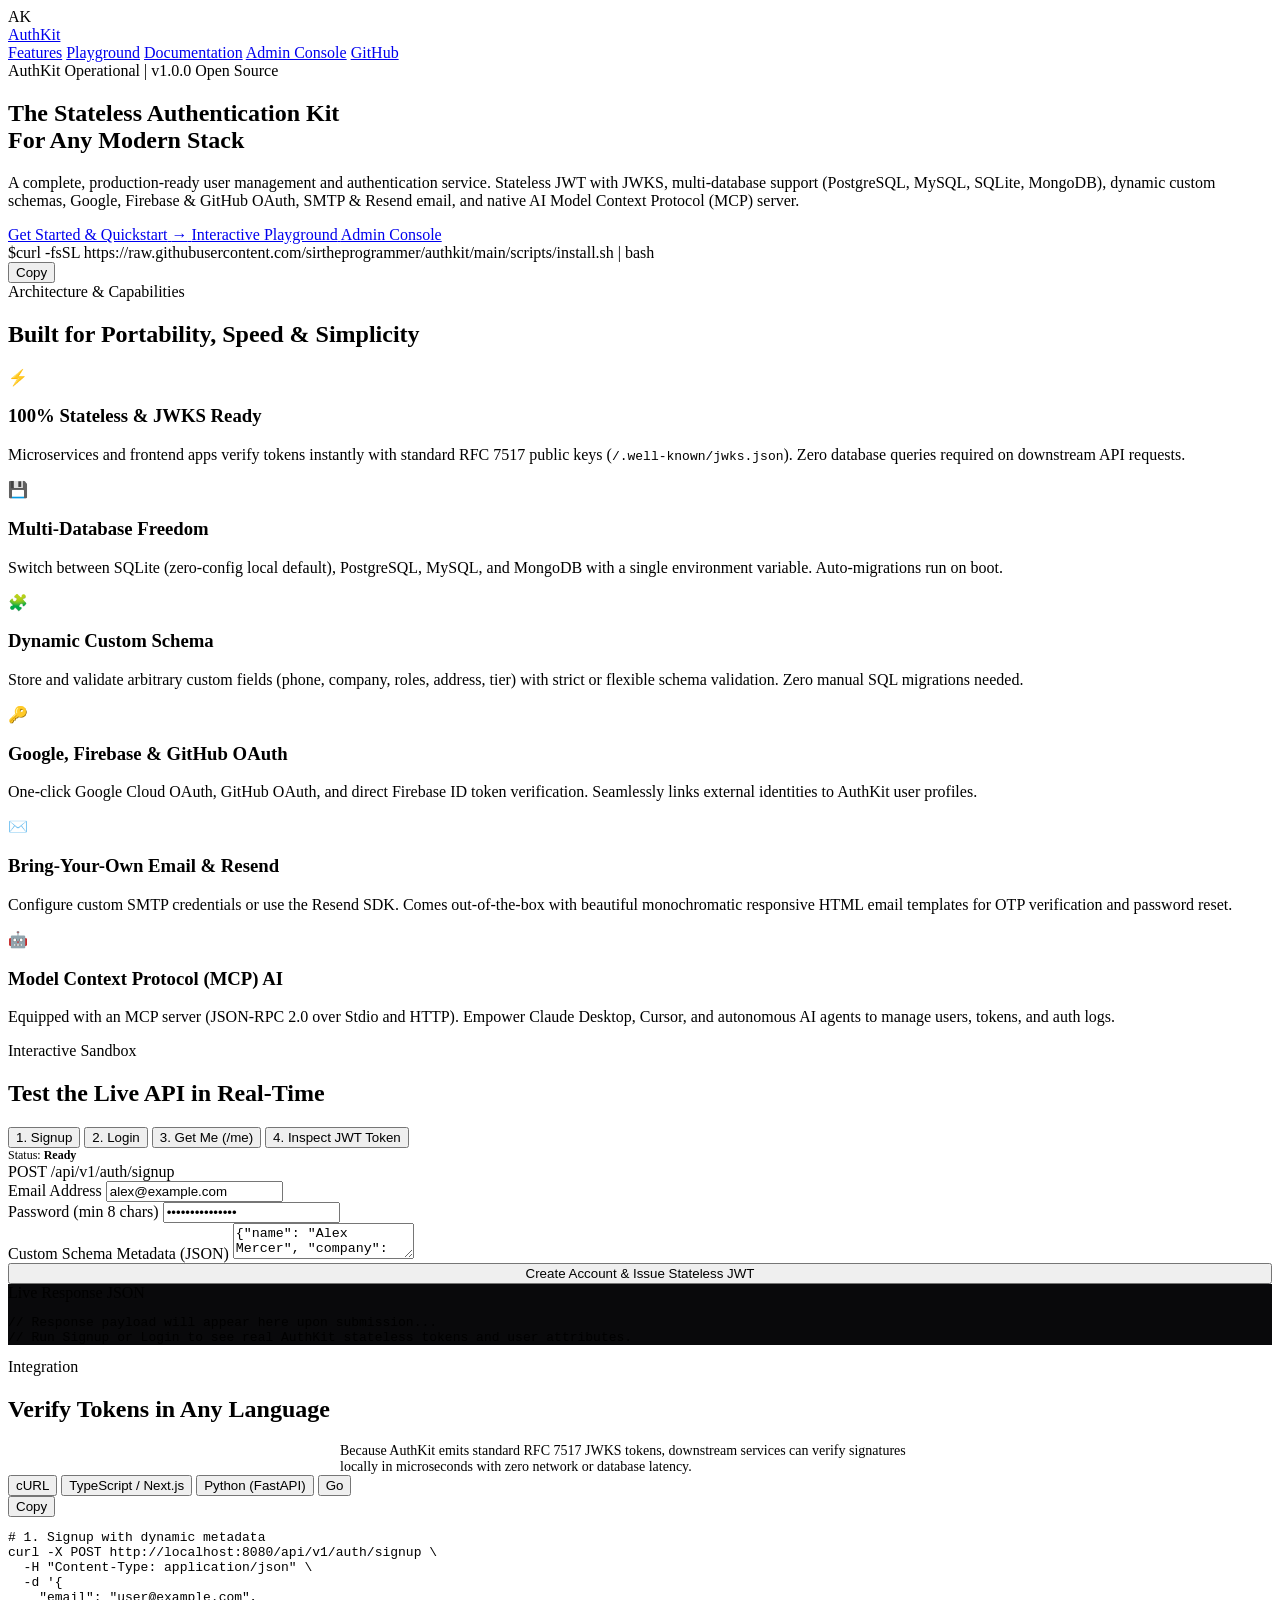
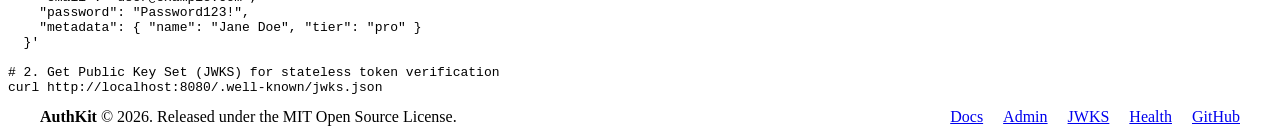
==== internal/web/static/index.html @ 69f00fa0 "feat: complete AuthKit implementation with stateless JWT, multi-DB, OAuth, custom schema, email, MCP" ====
<!DOCTYPE html>
<html lang="en">
<head>
  <meta charset="UTF-8">
  <meta name="viewport" content="width=device-width, initial-scale=1.0">
  <title>AuthKit — Open Source Stateless Authentication & User Management Kit</title>
  <link rel="stylesheet" href="/app.css">
  <link rel="icon" href="data:image/svg+xml,<svg xmlns=%22http://www.w3.org/2000/svg%22 viewBox=%220 0 100 100%22><text y=%22.9em%22 font-size=%2290%22>⚡</text></svg>">
</head>
<body>

  <!-- Sticky Header -->
  <header class="header">
    <div class="header-container">
      <div class="logo-group">
        <div class="logo-badge">AK</div>
        <a href="/" class="logo-text">AuthKit</a>
      </div>
      <nav class="nav-links">
        <a href="#features" class="nav-link">Features</a>
        <a href="#playground" class="nav-link">Playground</a>
        <a href="/docs.html" class="nav-link">Documentation</a>
        <a href="/admin.html" class="nav-link">Admin Console</a>
        <a href="https://github.com/sirtheprogrammer/authkit" target="_blank" class="nav-btn">GitHub</a>
      </nav>
    </div>
  </header>

  <!-- Hero Section -->
  <section class="hero">
    <div class="badge-pill">
      <div class="badge-dot" id="health-dot"></div>
      <span id="health-text">AuthKit Operational</span>
      <span style="color: var(--border-muted)">|</span>
      <span>v1.0.0 Open Source</span>
    </div>

    <h1 class="hero-title">
      The Stateless Authentication Kit<br>For Any Modern Stack
    </h1>

    <p class="hero-subtitle">
      A complete, production-ready user management and authentication service. Stateless JWT with JWKS, multi-database support (PostgreSQL, MySQL, SQLite, MongoDB), dynamic custom schemas, Google, Firebase & GitHub OAuth, SMTP & Resend email, and native AI Model Context Protocol (MCP) server.
    </p>

    <div class="hero-cta-group">
      <a href="/docs.html" class="btn-primary">
        <span>Get Started & Quickstart</span>
        <span>→</span>
      </a>
      <a href="#playground" class="btn-secondary">
        <span>Interactive Playground</span>
      </a>
      <a href="/admin.html" class="btn-secondary">
        <span>Admin Console</span>
      </a>
    </div>

    <!-- One-command installation box -->
    <div class="cmd-box">
      <div class="cmd-text">
        <span class="cmd-prompt">$</span>curl -fsSL https://raw.githubusercontent.com/sirtheprogrammer/authkit/main/scripts/install.sh | bash
      </div>
      <button class="copy-btn" data-copy="curl -fsSL https://raw.githubusercontent.com/sirtheprogrammer/authkit/main/scripts/install.sh | bash">Copy</button>
    </div>
  </section>

  <!-- Features Grid -->
  <section class="features-section" id="features">
    <div class="section-header">
      <div class="section-tag">Architecture & Capabilities</div>
      <h2 class="section-title">Built for Portability, Speed & Simplicity</h2>
    </div>

    <div class="grid-3">
      <!-- Feature 1 -->
      <div class="feature-card">
        <div class="feature-icon">⚡</div>
        <h3>100% Stateless & JWKS Ready</h3>
        <p>
          Microservices and frontend apps verify tokens instantly with standard RFC 7517 public keys (<code>/.well-known/jwks.json</code>). Zero database queries required on downstream API requests.
        </p>
      </div>

      <!-- Feature 2 -->
      <div class="feature-card">
        <div class="feature-icon">💾</div>
        <h3>Multi-Database Freedom</h3>
        <p>
          Switch between SQLite (zero-config local default), PostgreSQL, MySQL, and MongoDB with a single environment variable. Auto-migrations run on boot.
        </p>
      </div>

      <!-- Feature 3 -->
      <div class="feature-card">
        <div class="feature-icon">🧩</div>
        <h3>Dynamic Custom Schema</h3>
        <p>
          Store and validate arbitrary custom fields (phone, company, roles, address, tier) with strict or flexible schema validation. Zero manual SQL migrations needed.
        </p>
      </div>

      <!-- Feature 4 -->
      <div class="feature-card">
        <div class="feature-icon">🔑</div>
        <h3>Google, Firebase & GitHub OAuth</h3>
        <p>
          One-click Google Cloud OAuth, GitHub OAuth, and direct Firebase ID token verification. Seamlessly links external identities to AuthKit user profiles.
        </p>
      </div>

      <!-- Feature 5 -->
      <div class="feature-card">
        <div class="feature-icon">✉️</div>
        <h3>Bring-Your-Own Email & Resend</h3>
        <p>
          Configure custom SMTP credentials or use the Resend SDK. Comes out-of-the-box with beautiful monochromatic responsive HTML email templates for OTP verification and password reset.
        </p>
      </div>

      <!-- Feature 6 -->
      <div class="feature-card">
        <div class="feature-icon">🤖</div>
        <h3>Model Context Protocol (MCP) AI</h3>
        <p>
          Equipped with an MCP server (JSON-RPC 2.0 over Stdio and HTTP). Empower Claude Desktop, Cursor, and autonomous AI agents to manage users, tokens, and auth logs.
        </p>
      </div>
    </div>
  </section>

  <!-- Interactive API Playground -->
  <section class="playground-section" id="playground">
    <div class="section-header">
      <div class="section-tag">Interactive Sandbox</div>
      <h2 class="section-title">Test the Live API in Real-Time</h2>
    </div>

    <div class="playground-container" id="api-playground">
      <div class="playground-header">
        <div class="tab-group">
          <button class="tab-btn playground-tab active" data-target="form-signup">1. Signup</button>
          <button class="tab-btn playground-tab" data-target="form-login">2. Login</button>
          <button class="tab-btn playground-tab" data-target="form-me">3. Get Me (/me)</button>
          <button class="tab-btn playground-tab" data-target="form-inspect">4. Inspect JWT Token</button>
        </div>
        <div style="font-size: 12px; color: var(--text-muted); font-family: var(--font-mono);">
          Status: <span id="response-status" style="color: var(--text-white); font-weight: 600;">Ready</span>
        </div>
      </div>

      <div class="playground-body">
        <!-- Left Panel: Request Form -->
        <div class="playground-panel">
          <!-- Signup Form -->
          <form id="form-signup" class="playground-form" style="display: block;">
            <div class="panel-title">POST /api/v1/auth/signup</div>
            <div class="form-group">
              <label class="form-label">Email Address</label>
              <input type="email" class="form-input" id="signup-email" value="alex@example.com" required>
            </div>
            <div class="form-group">
              <label class="form-label">Password (min 8 chars)</label>
              <input type="password" class="form-input" id="signup-password" value="SuperSecure123!" required>
            </div>
            <div class="form-group">
              <label class="form-label">Custom Schema Metadata (JSON)</label>
              <textarea class="form-textarea" id="signup-metadata">{"name": "Alex Mercer", "company": "Acme Inc", "role_title": "Lead Architect"}</textarea>
            </div>
            <button type="submit" class="btn-primary" style="width: 100%; justify-content: center; margin-top: auto;">
              Create Account & Issue Stateless JWT
            </button>
          </form>

          <!-- Login Form -->
          <form id="form-login" class="playground-form" style="display: none;">
            <div class="panel-title">POST /api/v1/auth/login</div>
            <div class="form-group">
              <label class="form-label">Email Address</label>
              <input type="email" class="form-input" id="login-email" value="alex@example.com" required>
            </div>
            <div class="form-group">
              <label class="form-label">Password</label>
              <input type="password" class="form-input" id="login-password" value="SuperSecure123!" required>
            </div>
            <button type="submit" class="btn-primary" style="width: 100%; justify-content: center; margin-top: auto;">
              Sign In & Obtain Tokens
            </button>
          </form>

          <!-- Get Me Form -->
          <form id="form-me" class="playground-form" style="display: none;">
            <div class="panel-title">GET /api/v1/auth/me</div>
            <div class="form-group">
              <label class="form-label">Stateless Bearer Access Token</label>
              <input type="text" class="form-input" id="me-token" placeholder="Paste access_token from signup or login">
            </div>
            <button type="submit" class="btn-primary" style="width: 100%; justify-content: center; margin-top: auto;">
              Fetch Authenticated Profile
            </button>
          </form>

          <!-- Inspect Token Form -->
          <form id="form-inspect" class="playground-form" style="display: none;">
            <div class="panel-title">Stateless JWT Decoder</div>
            <div class="form-group">
              <label class="form-label">Access Token String</label>
              <textarea class="form-textarea" id="inspect-token" placeholder="Paste access_token here..." style="min-height: 140px;"></textarea>
            </div>
            <button type="submit" class="btn-primary" style="width: 100%; justify-content: center; margin-top: auto;">
              Inspect Claims & Expiry
            </button>
          </form>
        </div>

        <!-- Right Panel: Live Response -->
        <div class="playground-panel" style="background: #09090b;">
          <div class="panel-title">Live Response JSON</div>
          <pre class="response-box" id="playground-response">// Response payload will appear here upon submission...
// Run Signup or Login to see real AuthKit stateless tokens and user attributes.</pre>
        </div>
      </div>
    </div>
  </section>

  <!-- Client Integration Code Snippets -->
  <section class="features-section" style="padding-top: 0;">
    <div class="section-header">
      <div class="section-tag">Integration</div>
      <h2 class="section-title">Verify Tokens in Any Language</h2>
      <p style="color: var(--text-secondary); max-width: 600px; margin: 12px auto 0; font-size: 14px;">
        Because AuthKit emits standard RFC 7517 JWKS tokens, downstream services can verify signatures locally in microseconds with zero network or database latency.
      </p>
    </div>

    <div class="snippet-container">
      <div class="code-block">
        <div class="code-header">
          <div class="tab-group">
            <button class="tab-btn snippet-tab active" data-lang="curl">cURL</button>
            <button class="tab-btn snippet-tab" data-lang="ts">TypeScript / Next.js</button>
            <button class="tab-btn snippet-tab" data-lang="python">Python (FastAPI)</button>
            <button class="tab-btn snippet-tab" data-lang="go">Go</button>
          </div>
          <button class="copy-btn">Copy</button>
        </div>

        <!-- cURL -->
        <pre class="code-body snippet-block" data-lang="curl"><code># 1. Signup with dynamic metadata
curl -X POST http://localhost:8080/api/v1/auth/signup \
  -H "Content-Type: application/json" \
  -d '{
    "email": "user@example.com",
    "password": "Password123!",
    "metadata": { "name": "Jane Doe", "tier": "pro" }
  }'

# 2. Get Public Key Set (JWKS) for stateless token verification
curl http://localhost:8080/.well-known/jwks.json</code></pre>

        <!-- TypeScript -->
        <pre class="code-body snippet-block" data-lang="ts" style="display: none;"><code>import { createRemoteJWKSet, jwtVerify } from 'jose';

// Downstream Next.js / Express middleware verifies tokens statelessly!
const JWKS = createRemoteJWKSet(new URL('http://localhost:8080/.well-known/jwks.json'));

export async function verifyAuthKitToken(token: string) {
  const { payload } = await jwtVerify(token, JWKS, {
    issuer: 'authkit',
  });

  return {
    userId: payload.sub,
    email: payload.email,
    role: payload.role,
    metadata: payload.metadata, // Custom schema attributes
  };
}</code></pre>

        <!-- Python -->
        <pre class="code-body snippet-block" data-lang="python" style="display: none;"><code>import jwt
from jwt import PyJWKClient

# Python FastAPI stateless verification
jwks_client = PyJWKClient("http://localhost:8080/.well-known/jwks.json")

def verify_token(token: str):
    signing_key = jwks_client.get_signing_key_from_jwt(token)
    data = jwt.decode(
        token,
        signing_key.key,
        algorithms=["RS256"],
        audience="authkit-api",
        issuer="authkit"
    )
    return data  # Contains sub, email, role, and custom metadata</code></pre>

        <!-- Go -->
        <pre class="code-body snippet-block" data-lang="go" style="display: none;"><code>package main

import (
    "fmt"
    "net/http"
    "authkit/internal/jwt"
)

// Standalone Go client verification using public key or AuthKit SDK
func main() {
    resp, err := http.Get("http://localhost:8080/.well-known/jwks.json")
    if err != nil {
        panic(err)
    }
    defer resp.Body.Close()
    fmt.Println("Stateless JWKS endpoint fetched successfully")
}</code></pre>
      </div>
    </div>
  </section>

  <!-- Footer -->
  <footer class="footer">
    <div style="max-width: 1200px; margin: 0 auto; display: flex; justify-content: space-between; align-items: center; flex-wrap: wrap; gap: 16px;">
      <div>
        <strong>AuthKit</strong> &copy; 2026. Released under the MIT Open Source License.
      </div>
      <div style="display: flex; gap: 20px;">
        <a href="/docs.html">Docs</a>
        <a href="/admin.html">Admin</a>
        <a href="/.well-known/jwks.json">JWKS</a>
        <a href="/health">Health</a>
        <a href="https://github.com/sirtheprogrammer/authkit">GitHub</a>
      </div>
    </div>
  </footer>

  <script src="/app.js"></script>
</body>
</html>
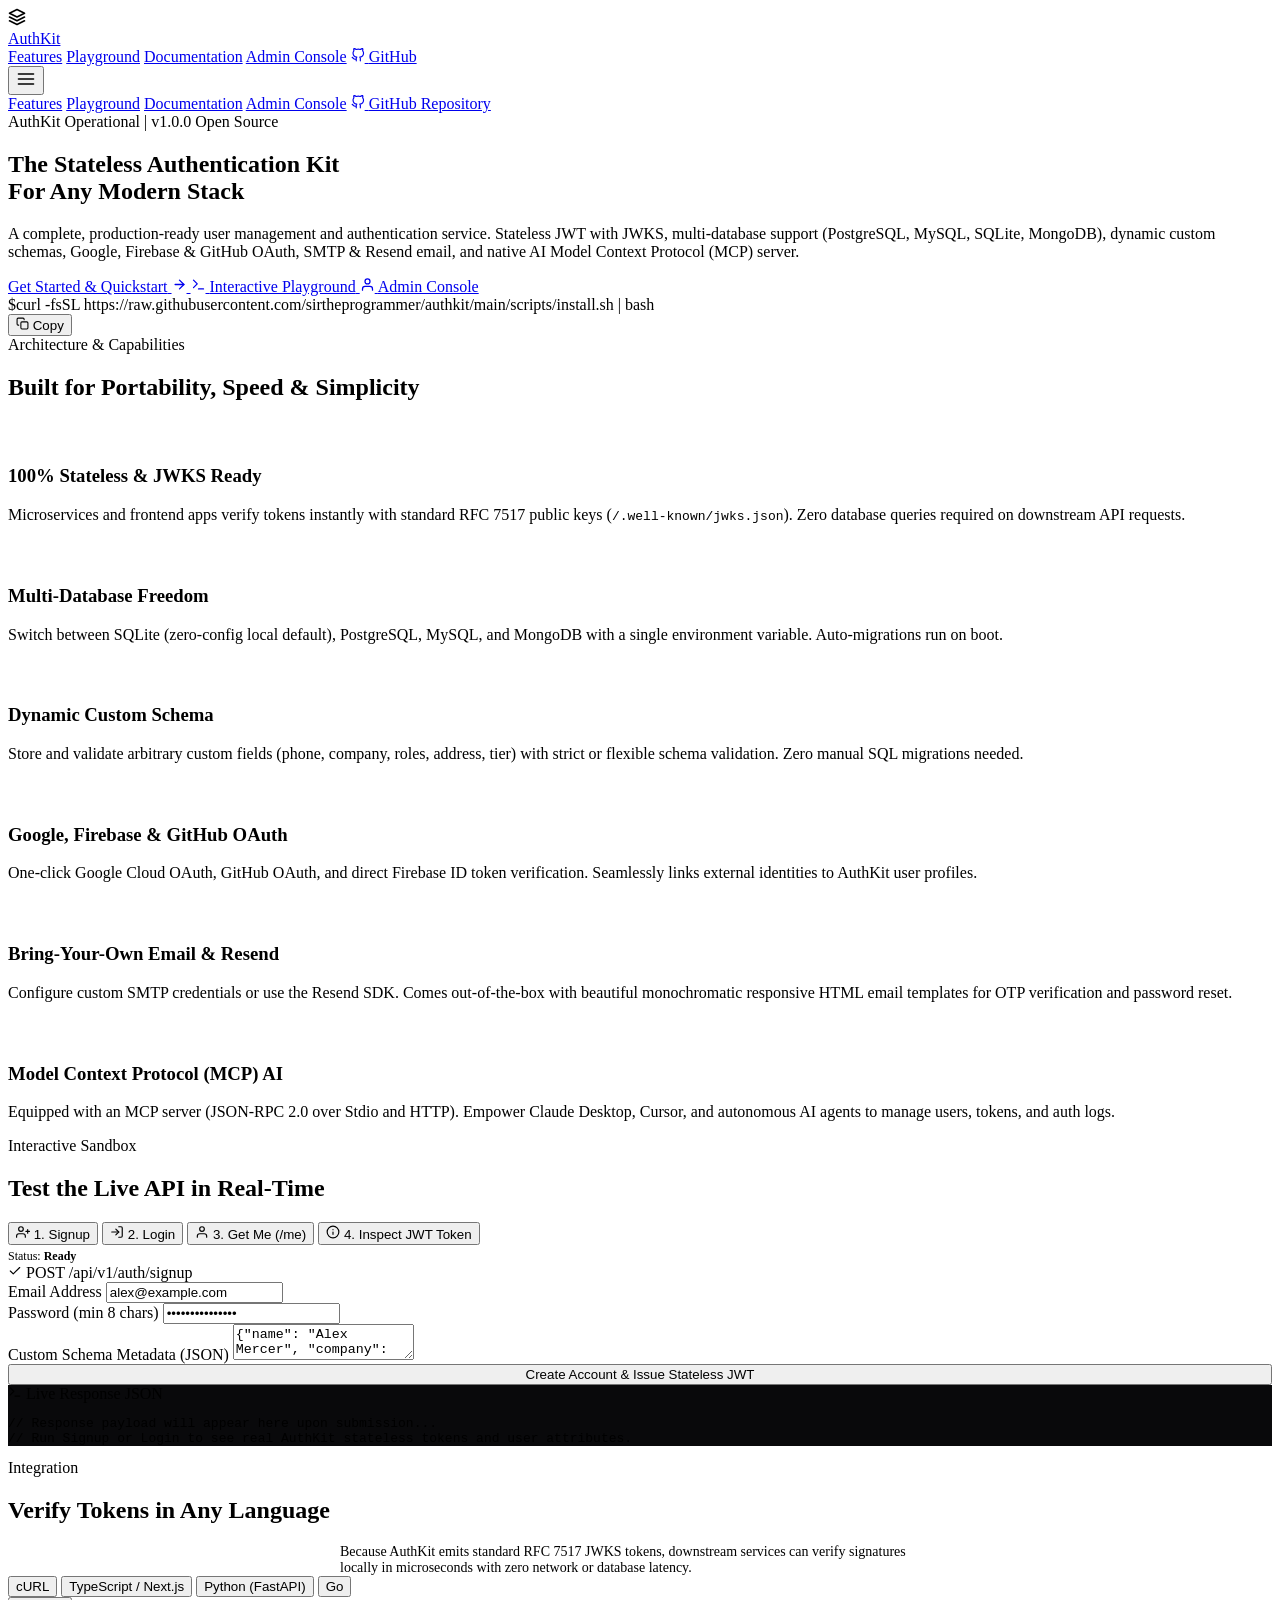
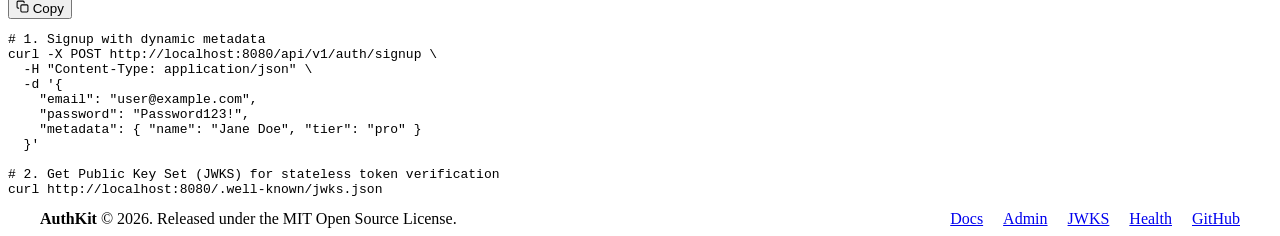
==== commit ba56f023: "feat(web): replace emojis with illustrative SVG icons and enhance mobile responsiveness" ====
--- a/internal/web/static/index.html
+++ b/internal/web/static/index.html
@@ -2,10 +2,10 @@
 <html lang="en">
 <head>
   <meta charset="UTF-8">
-  <meta name="viewport" content="width=device-width, initial-scale=1.0">
+  <meta name="viewport" content="width=device-width, initial-scale=1.0, maximum-scale=5.0">
   <title>AuthKit — Open Source Stateless Authentication & User Management Kit</title>
   <link rel="stylesheet" href="/app.css">
-  <link rel="icon" href="data:image/svg+xml,<svg xmlns=%22http://www.w3.org/2000/svg%22 viewBox=%220 0 100 100%22><text y=%22.9em%22 font-size=%2290%22>⚡</text></svg>">
+  <link rel="icon" href="data:image/svg+xml,<svg xmlns='http://www.w3.org/2000/svg' viewBox='0 0 24 24' fill='none' stroke='%23ffffff' stroke-width='2' stroke-linecap='round' stroke-linejoin='round'><path d='M12 22s8-4 8-10V5l-8-3-8 3v7c0 6 8 10 8 10z'/></svg>">
 </head>
 <body>
 
@@ -13,16 +13,54 @@
   <header class="header">
     <div class="header-container">
       <div class="logo-group">
-        <div class="logo-badge">AK</div>
+        <div class="logo-badge">
+          <svg width="18" height="18" viewBox="0 0 24 24" fill="none" stroke="#000000" stroke-width="2.2" stroke-linecap="round" stroke-linejoin="round">
+            <path d="M12 2L2 7l10 5 10-5-10-5zM2 17l10 5 10-5M2 12l10 5 10-5"/>
+          </svg>
+        </div>
         <a href="/" class="logo-text">AuthKit</a>
       </div>
+
+      <!-- Desktop Nav -->
       <nav class="nav-links">
         <a href="#features" class="nav-link">Features</a>
         <a href="#playground" class="nav-link">Playground</a>
         <a href="/docs.html" class="nav-link">Documentation</a>
         <a href="/admin.html" class="nav-link">Admin Console</a>
-        <a href="https://github.com/sirtheprogrammer/authkit" target="_blank" class="nav-btn">GitHub</a>
+        <a href="https://github.com/sirtheprogrammer/authkit" target="_blank" class="nav-btn">
+          <svg width="14" height="14" viewBox="0 0 24 24" fill="none" stroke="currentColor" stroke-width="2" stroke-linecap="round" stroke-linejoin="round">
+            <path d="M9 19c-5 1.5-5-2.5-7-3m14 6v-3.87a3.37 3.37 0 0 0-.94-2.61c3.14-.35 6.44-1.54 6.44-7A5.44 5.44 0 0 0 20 4.77 5.07 5.07 0 0 0 19.91 1S18.73.65 16 2.48a13.38 13.38 0 0 0-7 0C6.27.65 5.09 1 5.09 1A5.07 5.07 0 0 0 5 4.77a5.44 5.44 0 0 0-1.5 3.78c0 5.42 3.3 6.61 6.44 7A3.37 3.37 0 0 0 9 18.13V22"></path>
+          </svg>
+          <span>GitHub</span>
+        </a>
       </nav>
+
+      <!-- Mobile Hamburger Button -->
+      <button class="mobile-menu-btn" id="mobile-toggle" aria-label="Toggle navigation">
+        <svg id="hamburger-icon" width="20" height="20" viewBox="0 0 24 24" fill="none" stroke="currentColor" stroke-width="2" stroke-linecap="round" stroke-linejoin="round">
+          <line x1="3" y1="12" x2="21" y2="12"></line>
+          <line x1="3" y1="6" x2="21" y2="6"></line>
+          <line x1="3" y1="18" x2="21" y2="18"></line>
+        </svg>
+        <svg id="close-icon" style="display:none;" width="20" height="20" viewBox="0 0 24 24" fill="none" stroke="currentColor" stroke-width="2" stroke-linecap="round" stroke-linejoin="round">
+          <line x1="18" y1="6" x2="6" y2="18"></line>
+          <line x1="6" y1="6" x2="18" y2="18"></line>
+        </svg>
+      </button>
+    </div>
+
+    <!-- Mobile Drawer -->
+    <div class="mobile-nav" id="mobile-nav">
+      <a href="#features" class="nav-link mobile-link">Features</a>
+      <a href="#playground" class="nav-link mobile-link">Playground</a>
+      <a href="/docs.html" class="nav-link mobile-link">Documentation</a>
+      <a href="/admin.html" class="nav-link mobile-link">Admin Console</a>
+      <a href="https://github.com/sirtheprogrammer/authkit" target="_blank" class="nav-btn">
+        <svg width="14" height="14" viewBox="0 0 24 24" fill="none" stroke="currentColor" stroke-width="2" stroke-linecap="round" stroke-linejoin="round">
+          <path d="M9 19c-5 1.5-5-2.5-7-3m14 6v-3.87a3.37 3.37 0 0 0-.94-2.61c3.14-.35 6.44-1.54 6.44-7A5.44 5.44 0 0 0 20 4.77 5.07 5.07 0 0 0 19.91 1S18.73.65 16 2.48a13.38 13.38 0 0 0-7 0C6.27.65 5.09 1 5.09 1A5.07 5.07 0 0 0 5 4.77a5.44 5.44 0 0 0-1.5 3.78c0 5.42 3.3 6.61 6.44 7A3.37 3.37 0 0 0 9 18.13V22"></path>
+        </svg>
+        <span>GitHub Repository</span>
+      </a>
     </div>
   </header>
 
@@ -46,12 +84,23 @@
     <div class="hero-cta-group">
       <a href="/docs.html" class="btn-primary">
         <span>Get Started & Quickstart</span>
-        <span>→</span>
+        <svg width="15" height="15" viewBox="0 0 24 24" fill="none" stroke="currentColor" stroke-width="2.2" stroke-linecap="round" stroke-linejoin="round">
+          <line x1="5" y1="12" x2="19" y2="12"></line>
+          <polyline points="12 5 19 12 12 19"></polyline>
+        </svg>
       </a>
       <a href="#playground" class="btn-secondary">
+        <svg width="15" height="15" viewBox="0 0 24 24" fill="none" stroke="currentColor" stroke-width="2" stroke-linecap="round" stroke-linejoin="round">
+          <polyline points="4 17 10 11 4 5"></polyline>
+          <line x1="12" y1="19" x2="20" y2="19"></line>
+        </svg>
         <span>Interactive Playground</span>
       </a>
       <a href="/admin.html" class="btn-secondary">
+        <svg width="15" height="15" viewBox="0 0 24 24" fill="none" stroke="currentColor" stroke-width="2" stroke-linecap="round" stroke-linejoin="round">
+          <path d="M20 21v-2a4 4 0 0 0-4-4H8a4 4 0 0 0-4 4v2"></path>
+          <circle cx="12" cy="7" r="4"></circle>
+        </svg>
         <span>Admin Console</span>
       </a>
     </div>
@@ -61,7 +110,13 @@
       <div class="cmd-text">
         <span class="cmd-prompt">$</span>curl -fsSL https://raw.githubusercontent.com/sirtheprogrammer/authkit/main/scripts/install.sh | bash
       </div>
-      <button class="copy-btn" data-copy="curl -fsSL https://raw.githubusercontent.com/sirtheprogrammer/authkit/main/scripts/install.sh | bash">Copy</button>
+      <button class="copy-btn" data-copy="curl -fsSL https://raw.githubusercontent.com/sirtheprogrammer/authkit/main/scripts/install.sh | bash">
+        <svg width="13" height="13" viewBox="0 0 24 24" fill="none" stroke="currentColor" stroke-width="2" stroke-linecap="round" stroke-linejoin="round">
+          <rect x="9" y="9" width="13" height="13" rx="2" ry="2"></rect>
+          <path d="M5 15H4a2 2 0 0 1-2-2V4a2 2 0 0 1 2-2h9a2 2 0 0 1 2 2v1"></path>
+        </svg>
+        <span>Copy</span>
+      </button>
     </div>
   </section>
 
@@ -73,54 +128,88 @@
     </div>
 
     <div class="grid-3">
-      <!-- Feature 1 -->
-      <div class="feature-card">
-        <div class="feature-icon">⚡</div>
+      <!-- Feature 1: Stateless & JWKS Ready -->
+      <div class="feature-card">
+        <div class="feature-icon-wrapper">
+          <svg width="22" height="22" viewBox="0 0 24 24" fill="none" stroke="#ffffff" stroke-width="2" stroke-linecap="round" stroke-linejoin="round">
+            <path d="M12 22s8-4 8-10V5l-8-3-8 3v7c0 6 8 10 8 10z"/>
+            <path d="M9 12l2 2 4-4"/>
+          </svg>
+        </div>
         <h3>100% Stateless & JWKS Ready</h3>
         <p>
           Microservices and frontend apps verify tokens instantly with standard RFC 7517 public keys (<code>/.well-known/jwks.json</code>). Zero database queries required on downstream API requests.
         </p>
       </div>
 
-      <!-- Feature 2 -->
-      <div class="feature-card">
-        <div class="feature-icon">💾</div>
+      <!-- Feature 2: Multi-Database Freedom -->
+      <div class="feature-card">
+        <div class="feature-icon-wrapper">
+          <svg width="22" height="22" viewBox="0 0 24 24" fill="none" stroke="#ffffff" stroke-width="2" stroke-linecap="round" stroke-linejoin="round">
+            <ellipse cx="12" cy="5" rx="9" ry="3"/>
+            <path d="M21 12c0 1.66-4 3-9 3s-9-1.34-9-3"/>
+            <path d="M3 5v14c0 1.66 4 3 9 3s9-1.34 9-3V5"/>
+          </svg>
+        </div>
         <h3>Multi-Database Freedom</h3>
         <p>
           Switch between SQLite (zero-config local default), PostgreSQL, MySQL, and MongoDB with a single environment variable. Auto-migrations run on boot.
         </p>
       </div>
 
-      <!-- Feature 3 -->
-      <div class="feature-card">
-        <div class="feature-icon">🧩</div>
+      <!-- Feature 3: Dynamic Custom Schema -->
+      <div class="feature-card">
+        <div class="feature-icon-wrapper">
+          <svg width="22" height="22" viewBox="0 0 24 24" fill="none" stroke="#ffffff" stroke-width="2" stroke-linecap="round" stroke-linejoin="round">
+            <polyline points="16 18 22 12 16 6"/>
+            <polyline points="8 6 2 12 8 18"/>
+            <circle cx="12" cy="12" r="2"/>
+          </svg>
+        </div>
         <h3>Dynamic Custom Schema</h3>
         <p>
           Store and validate arbitrary custom fields (phone, company, roles, address, tier) with strict or flexible schema validation. Zero manual SQL migrations needed.
         </p>
       </div>
 
-      <!-- Feature 4 -->
-      <div class="feature-card">
-        <div class="feature-icon">🔑</div>
+      <!-- Feature 4: Google, Firebase & GitHub OAuth -->
+      <div class="feature-card">
+        <div class="feature-icon-wrapper">
+          <svg width="22" height="22" viewBox="0 0 24 24" fill="none" stroke="#ffffff" stroke-width="2" stroke-linecap="round" stroke-linejoin="round">
+            <circle cx="7.5" cy="15.5" r="5.5"/>
+            <path d="m21 2-9.6 9.6"/>
+            <path d="m15.5 7.5 3 3L22 7l-3-3"/>
+          </svg>
+        </div>
         <h3>Google, Firebase & GitHub OAuth</h3>
         <p>
           One-click Google Cloud OAuth, GitHub OAuth, and direct Firebase ID token verification. Seamlessly links external identities to AuthKit user profiles.
         </p>
       </div>
 
-      <!-- Feature 5 -->
-      <div class="feature-card">
-        <div class="feature-icon">✉️</div>
+      <!-- Feature 5: Bring-Your-Own Email & Resend -->
+      <div class="feature-card">
+        <div class="feature-icon-wrapper">
+          <svg width="22" height="22" viewBox="0 0 24 24" fill="none" stroke="#ffffff" stroke-width="2" stroke-linecap="round" stroke-linejoin="round">
+            <rect width="20" height="16" x="2" y="4" rx="2"/>
+            <path d="m22 7-8.97 5.7a1.94 1.94 0 0 1-2.06 0L2 7"/>
+          </svg>
+        </div>
         <h3>Bring-Your-Own Email & Resend</h3>
         <p>
           Configure custom SMTP credentials or use the Resend SDK. Comes out-of-the-box with beautiful monochromatic responsive HTML email templates for OTP verification and password reset.
         </p>
       </div>
 
-      <!-- Feature 6 -->
-      <div class="feature-card">
-        <div class="feature-icon">🤖</div>
+      <!-- Feature 6: Model Context Protocol (MCP) AI -->
+      <div class="feature-card">
+        <div class="feature-icon-wrapper">
+          <svg width="22" height="22" viewBox="0 0 24 24" fill="none" stroke="#ffffff" stroke-width="2" stroke-linecap="round" stroke-linejoin="round">
+            <rect width="16" height="16" x="4" y="4" rx="2"/>
+            <rect width="6" height="6" x="9" y="9" rx="1"/>
+            <path d="M9 1v3M15 1v3M9 20v3M15 20v3M20 9h3M20 14h3M1 9h3M1 14h3"/>
+          </svg>
+        </div>
         <h3>Model Context Protocol (MCP) AI</h3>
         <p>
           Equipped with an MCP server (JSON-RPC 2.0 over Stdio and HTTP). Empower Claude Desktop, Cursor, and autonomous AI agents to manage users, tokens, and auth logs.
@@ -139,12 +228,40 @@
     <div class="playground-container" id="api-playground">
       <div class="playground-header">
         <div class="tab-group">
-          <button class="tab-btn playground-tab active" data-target="form-signup">1. Signup</button>
-          <button class="tab-btn playground-tab" data-target="form-login">2. Login</button>
-          <button class="tab-btn playground-tab" data-target="form-me">3. Get Me (/me)</button>
-          <button class="tab-btn playground-tab" data-target="form-inspect">4. Inspect JWT Token</button>
-        </div>
-        <div style="font-size: 12px; color: var(--text-muted); font-family: var(--font-mono);">
+          <button class="tab-btn playground-tab active" data-target="form-signup">
+            <svg width="14" height="14" viewBox="0 0 24 24" fill="none" stroke="currentColor" stroke-width="2" stroke-linecap="round" stroke-linejoin="round">
+              <path d="M16 21v-2a4 4 0 0 0-4-4H5a4 4 0 0 0-4 4v2"></path>
+              <circle cx="8.5" cy="7" r="4"></circle>
+              <line x1="20" y1="8" x2="20" y2="14"></line>
+              <line x1="23" y1="11" x2="17" y2="11"></line>
+            </svg>
+            <span>1. Signup</span>
+          </button>
+          <button class="tab-btn playground-tab" data-target="form-login">
+            <svg width="14" height="14" viewBox="0 0 24 24" fill="none" stroke="currentColor" stroke-width="2" stroke-linecap="round" stroke-linejoin="round">
+              <path d="M15 3h4a2 2 0 0 1 2 2v14a2 2 0 0 1-2 2h-4"></path>
+              <polyline points="10 17 15 12 10 7"></polyline>
+              <line x1="15" y1="12" x2="3" y2="12"></line>
+            </svg>
+            <span>2. Login</span>
+          </button>
+          <button class="tab-btn playground-tab" data-target="form-me">
+            <svg width="14" height="14" viewBox="0 0 24 24" fill="none" stroke="currentColor" stroke-width="2" stroke-linecap="round" stroke-linejoin="round">
+              <path d="M20 21v-2a4 4 0 0 0-4-4H8a4 4 0 0 0-4 4v2"></path>
+              <circle cx="12" cy="7" r="4"></circle>
+            </svg>
+            <span>3. Get Me (/me)</span>
+          </button>
+          <button class="tab-btn playground-tab" data-target="form-inspect">
+            <svg width="14" height="14" viewBox="0 0 24 24" fill="none" stroke="currentColor" stroke-width="2" stroke-linecap="round" stroke-linejoin="round">
+              <circle cx="12" cy="12" r="10"></circle>
+              <line x1="12" y1="16" x2="12" y2="12"></line>
+              <line x1="12" y1="8" x2="12.01" y2="8"></line>
+            </svg>
+            <span>4. Inspect JWT Token</span>
+          </button>
+        </div>
+        <div style="font-size: 12px; color: var(--text-muted); font-family: var(--font-mono); margin-top: 4px;">
           Status: <span id="response-status" style="color: var(--text-white); font-weight: 600;">Ready</span>
         </div>
       </div>
@@ -154,7 +271,12 @@
         <div class="playground-panel">
           <!-- Signup Form -->
           <form id="form-signup" class="playground-form" style="display: block;">
-            <div class="panel-title">POST /api/v1/auth/signup</div>
+            <div class="panel-title">
+              <svg width="14" height="14" viewBox="0 0 24 24" fill="none" stroke="currentColor" stroke-width="2" stroke-linecap="round" stroke-linejoin="round">
+                <polyline points="20 6 9 17 4 12"></polyline>
+              </svg>
+              <span>POST /api/v1/auth/signup</span>
+            </div>
             <div class="form-group">
               <label class="form-label">Email Address</label>
               <input type="email" class="form-input" id="signup-email" value="alex@example.com" required>
@@ -168,13 +290,20 @@
               <textarea class="form-textarea" id="signup-metadata">{"name": "Alex Mercer", "company": "Acme Inc", "role_title": "Lead Architect"}</textarea>
             </div>
             <button type="submit" class="btn-primary" style="width: 100%; justify-content: center; margin-top: auto;">
-              Create Account & Issue Stateless JWT
+              <span>Create Account & Issue Stateless JWT</span>
             </button>
           </form>
 
           <!-- Login Form -->
           <form id="form-login" class="playground-form" style="display: none;">
-            <div class="panel-title">POST /api/v1/auth/login</div>
+            <div class="panel-title">
+              <svg width="14" height="14" viewBox="0 0 24 24" fill="none" stroke="currentColor" stroke-width="2" stroke-linecap="round" stroke-linejoin="round">
+                <path d="M15 3h4a2 2 0 0 1 2 2v14a2 2 0 0 1-2 2h-4"></path>
+                <polyline points="10 17 15 12 10 7"></polyline>
+                <line x1="15" y1="12" x2="3" y2="12"></line>
+              </svg>
+              <span>POST /api/v1/auth/login</span>
+            </div>
             <div class="form-group">
               <label class="form-label">Email Address</label>
               <input type="email" class="form-input" id="login-email" value="alex@example.com" required>
@@ -184,38 +313,57 @@
               <input type="password" class="form-input" id="login-password" value="SuperSecure123!" required>
             </div>
             <button type="submit" class="btn-primary" style="width: 100%; justify-content: center; margin-top: auto;">
-              Sign In & Obtain Tokens
+              <span>Sign In & Obtain Tokens</span>
             </button>
           </form>
 
           <!-- Get Me Form -->
           <form id="form-me" class="playground-form" style="display: none;">
-            <div class="panel-title">GET /api/v1/auth/me</div>
+            <div class="panel-title">
+              <svg width="14" height="14" viewBox="0 0 24 24" fill="none" stroke="currentColor" stroke-width="2" stroke-linecap="round" stroke-linejoin="round">
+                <path d="M20 21v-2a4 4 0 0 0-4-4H8a4 4 0 0 0-4 4v2"></path>
+                <circle cx="12" cy="7" r="4"></circle>
+              </svg>
+              <span>GET /api/v1/auth/me</span>
+            </div>
             <div class="form-group">
               <label class="form-label">Stateless Bearer Access Token</label>
               <input type="text" class="form-input" id="me-token" placeholder="Paste access_token from signup or login">
             </div>
             <button type="submit" class="btn-primary" style="width: 100%; justify-content: center; margin-top: auto;">
-              Fetch Authenticated Profile
+              <span>Fetch Authenticated Profile</span>
             </button>
           </form>
 
           <!-- Inspect Token Form -->
           <form id="form-inspect" class="playground-form" style="display: none;">
-            <div class="panel-title">Stateless JWT Decoder</div>
+            <div class="panel-title">
+              <svg width="14" height="14" viewBox="0 0 24 24" fill="none" stroke="currentColor" stroke-width="2" stroke-linecap="round" stroke-linejoin="round">
+                <circle cx="12" cy="12" r="10"></circle>
+                <line x1="12" y1="16" x2="12" y2="12"></line>
+                <line x1="12" y1="8" x2="12.01" y2="8"></line>
+              </svg>
+              <span>Stateless JWT Decoder</span>
+            </div>
             <div class="form-group">
               <label class="form-label">Access Token String</label>
               <textarea class="form-textarea" id="inspect-token" placeholder="Paste access_token here..." style="min-height: 140px;"></textarea>
             </div>
             <button type="submit" class="btn-primary" style="width: 100%; justify-content: center; margin-top: auto;">
-              Inspect Claims & Expiry
+              <span>Inspect Claims & Expiry</span>
             </button>
           </form>
         </div>
 
         <!-- Right Panel: Live Response -->
         <div class="playground-panel" style="background: #09090b;">
-          <div class="panel-title">Live Response JSON</div>
+          <div class="panel-title">
+            <svg width="14" height="14" viewBox="0 0 24 24" fill="none" stroke="currentColor" stroke-width="2" stroke-linecap="round" stroke-linejoin="round">
+              <polyline points="4 17 10 11 4 5"></polyline>
+              <line x1="12" y1="19" x2="20" y2="19"></line>
+            </svg>
+            <span>Live Response JSON</span>
+          </div>
           <pre class="response-box" id="playground-response">// Response payload will appear here upon submission...
 // Run Signup or Login to see real AuthKit stateless tokens and user attributes.</pre>
         </div>
@@ -242,7 +390,13 @@
             <button class="tab-btn snippet-tab" data-lang="python">Python (FastAPI)</button>
             <button class="tab-btn snippet-tab" data-lang="go">Go</button>
           </div>
-          <button class="copy-btn">Copy</button>
+          <button class="copy-btn">
+            <svg width="13" height="13" viewBox="0 0 24 24" fill="none" stroke="currentColor" stroke-width="2" stroke-linecap="round" stroke-linejoin="round">
+              <rect x="9" y="9" width="13" height="13" rx="2" ry="2"></rect>
+              <path d="M5 15H4a2 2 0 0 1-2-2V4a2 2 0 0 1 2-2h9a2 2 0 0 1 2 2v1"></path>
+            </svg>
+            <span>Copy</span>
+          </button>
         </div>
 
         <!-- cURL -->
@@ -301,7 +455,6 @@
 import (
     "fmt"
     "net/http"
-    "authkit/internal/jwt"
 )
 
 // Standalone Go client verification using public key or AuthKit SDK
@@ -323,7 +476,7 @@
       <div>
         <strong>AuthKit</strong> &copy; 2026. Released under the MIT Open Source License.
       </div>
-      <div style="display: flex; gap: 20px;">
+      <div style="display: flex; gap: 20px; flex-wrap: wrap;">
         <a href="/docs.html">Docs</a>
         <a href="/admin.html">Admin</a>
         <a href="/.well-known/jwks.json">JWKS</a>
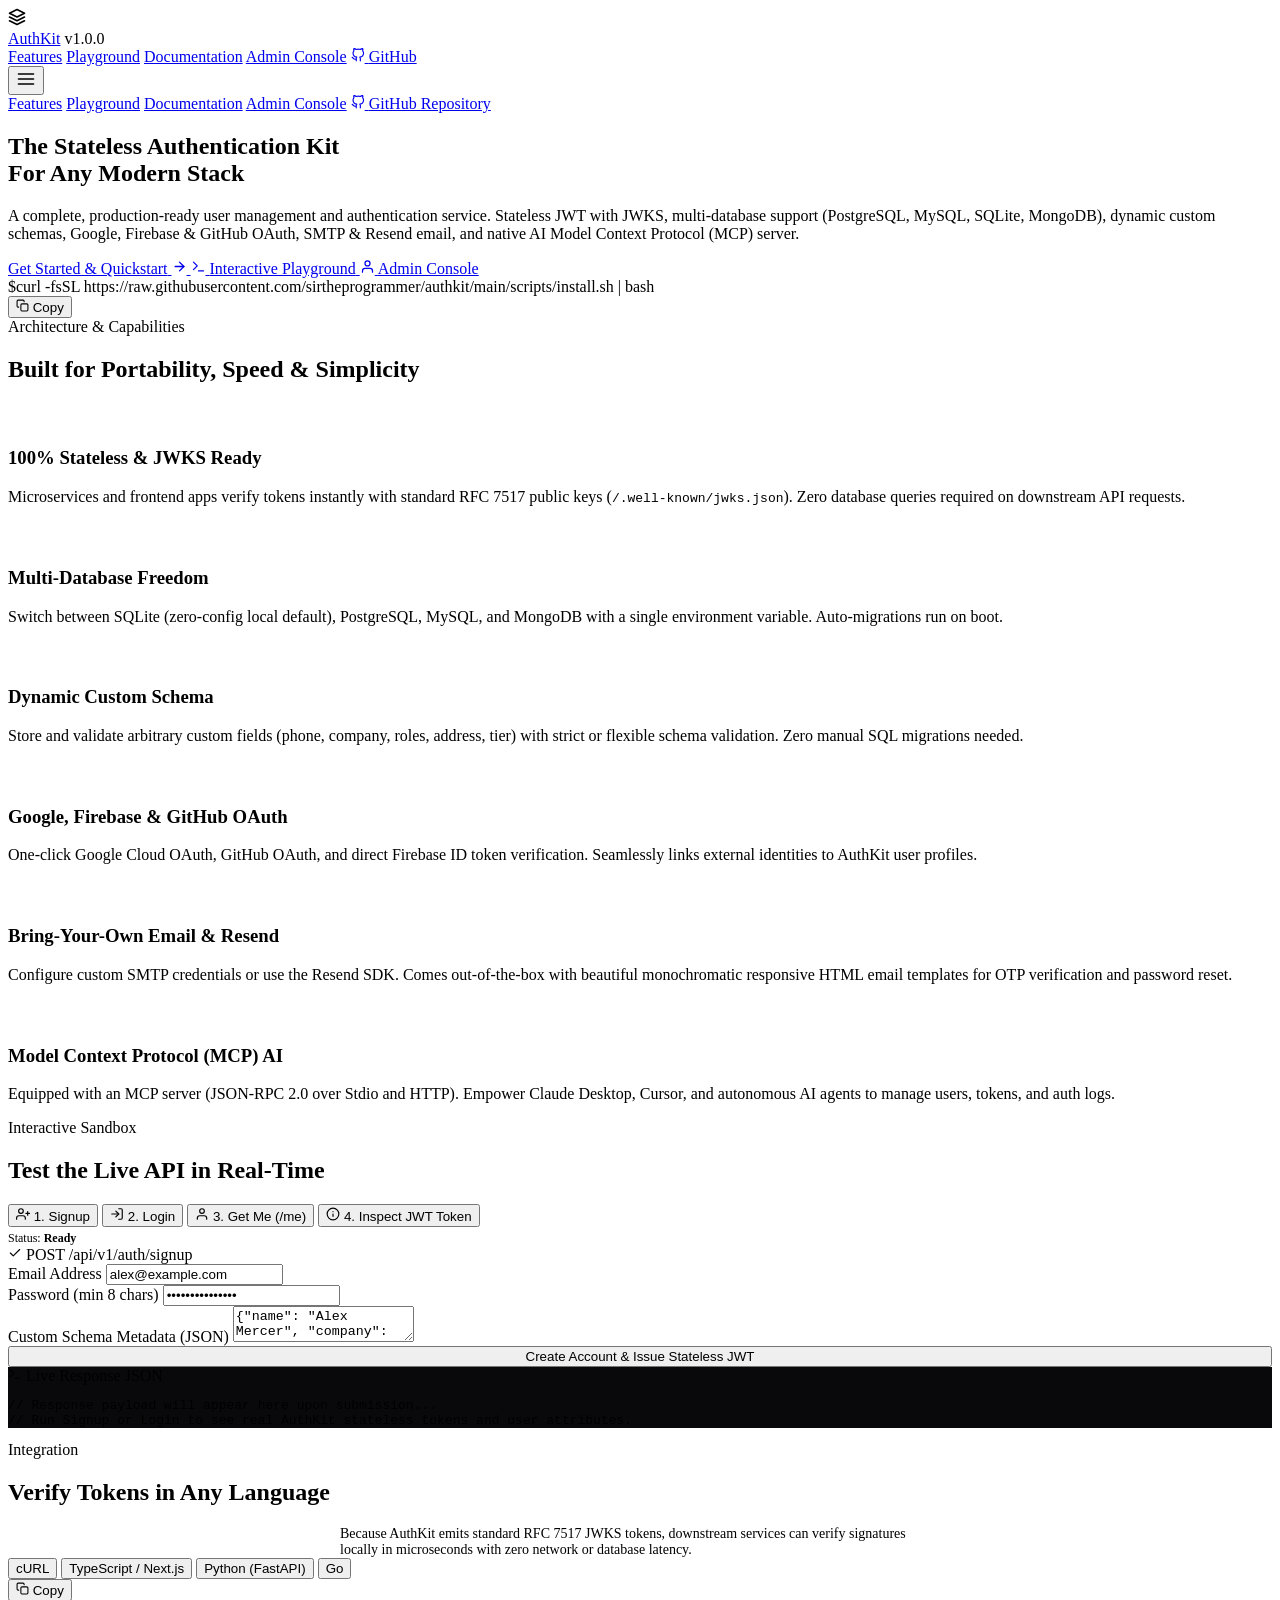
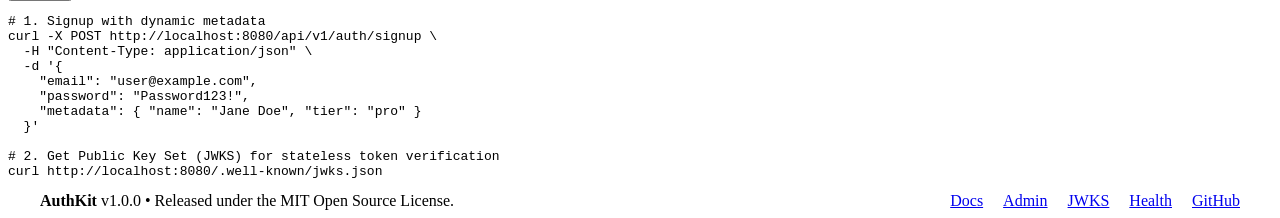
==== commit 6a7fe268: "feat(admin): enable dashboard config management, live remote SMTP testing, and relocate version tag" ====
--- a/internal/web/static/index.html
+++ b/internal/web/static/index.html
@@ -19,6 +19,7 @@
           </svg>
         </div>
         <a href="/" class="logo-text">AuthKit</a>
+        <span class="version-tag">v1.0.0</span>
       </div>
 
       <!-- Desktop Nav -->
@@ -66,13 +67,6 @@
 
   <!-- Hero Section -->
   <section class="hero">
-    <div class="badge-pill">
-      <div class="badge-dot" id="health-dot"></div>
-      <span id="health-text">AuthKit Operational</span>
-      <span style="color: var(--border-muted)">|</span>
-      <span>v1.0.0 Open Source</span>
-    </div>
-
     <h1 class="hero-title">
       The Stateless Authentication Kit<br>For Any Modern Stack
     </h1>
@@ -474,7 +468,7 @@
   <footer class="footer">
     <div style="max-width: 1200px; margin: 0 auto; display: flex; justify-content: space-between; align-items: center; flex-wrap: wrap; gap: 16px;">
       <div>
-        <strong>AuthKit</strong> &copy; 2026. Released under the MIT Open Source License.
+        <strong>AuthKit</strong> v1.0.0 &bull; Released under the MIT Open Source License.
       </div>
       <div style="display: flex; gap: 20px; flex-wrap: wrap;">
         <a href="/docs.html">Docs</a>
